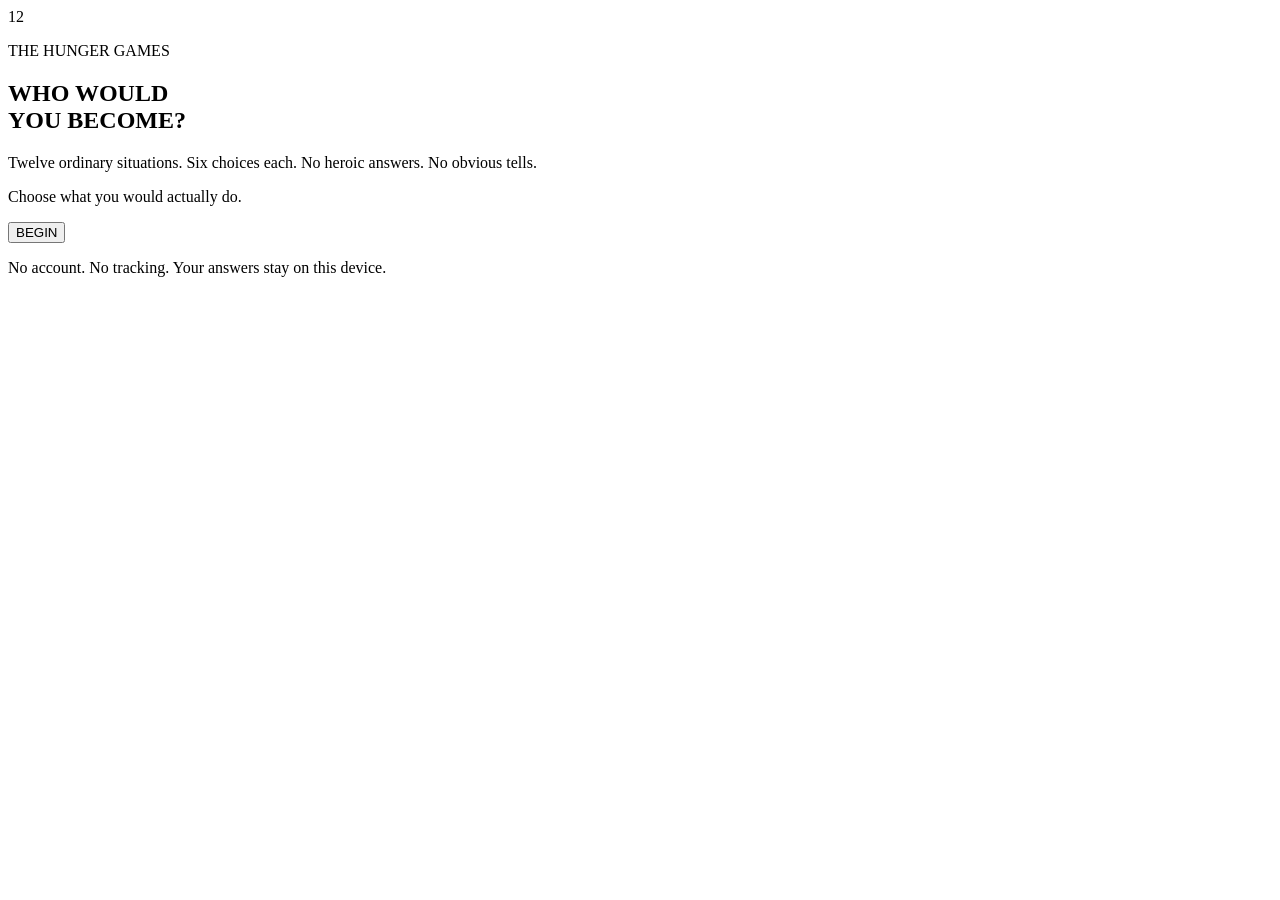
==== hunger-games-character-quiz/index.html @ b8a977c7 "Add Hunger Games quiz test app shell" ====
<!doctype html>
<html lang="en">
<head>
  <meta charset="utf-8" />
  <meta name="viewport" content="width=device-width, initial-scale=1, viewport-fit=cover" />
  <meta name="theme-color" content="#0b0b0c" />
  <meta name="description" content="A private, adaptive Hunger Games character quiz. Twelve everyday choices. One psychological match." />
  <meta property="og:title" content="Which Hunger Games Character Are You?" />
  <meta property="og:description" content="12 everyday choices. One psychological match." />
  <meta property="og:type" content="website" />
  <meta name="twitter:card" content="summary_large_image" />
  <title>Which Hunger Games Character Are You?</title>
  <link rel="stylesheet" href="styles.css" />
</head>
<body>
  <main id="app" class="app-shell" aria-live="polite">
    <section id="intro-screen" class="screen screen--active intro-screen">
      <div class="grain" aria-hidden="true"></div>
      <div class="intro-mark" aria-hidden="true">
        <span>12</span>
      </div>
      <p class="eyebrow">THE HUNGER GAMES</p>
      <h1>WHO WOULD<br>YOU BECOME?</h1>
      <p class="intro-copy">Twelve ordinary situations. Six choices each. No heroic answers. No obvious tells.</p>
      <p class="intro-subcopy">Choose what you would actually do.</p>
      <button id="start-btn" class="primary-btn">BEGIN</button>
      <p class="privacy-note">No account. No tracking. Your answers stay on this device.</p>
    </section>

    <section id="quiz-screen" class="screen quiz-screen" hidden>
      <header class="quiz-header">
        <button id="quit-btn" class="icon-btn" aria-label="Quit quiz">×</button>
        <div class="progress-wrap" aria-label="Quiz progress">
          <div class="progress-meta"><span id="round-label">01 / 12</span><span id="phase-label">PROFILE</span></div>
          <div class="progress-track"><div id="progress-bar" class="progress-bar"></div></div>
        </div>
      </header>
      <div class="question-wrap">
        <p id="question-kicker" class="question-kicker">SITUATION</p>
        <h2 id="question-text"></h2>
        <div id="answers" class="answers" role="group" aria-label="Answer choices"></div>
      </div>
    </section>

    <section id="analyzing-screen" class="screen analyzing-screen" hidden>
      <div class="analysis-orbit" aria-hidden="true"><div></div><div></div><div></div></div>
      <p class="eyebrow">PROFILE COMPLETE</p>
      <h2>READING THE PATTERN</h2>
      <div class="analysis-lines">
        <span>LOYALTY</span><i></i>
        <span>AUTONOMY</span><i></i>
        <span>STRATEGY</span><i></i>
        <span>PRESSURE</span><i></i>
      </div>
    </section>

    <section id="result-screen" class="screen result-screen" hidden>
      <div class="result-hero">
        <p class="eyebrow">YOUR MATCH</p>
        <p id="match-strength" class="match-strength">STRONG MATCH</p>
        <h2 id="character-name"></h2>
        <p id="character-archetype" class="archetype"></p>
      </div>

      <div class="result-cards">
        <article class="result-card result-card--lead">
          <span class="card-label">YOUR CORE PATTERN</span>
          <p id="core-pattern"></p>
        </article>

        <article class="result-card">
          <span class="card-label">WHY THIS CHARACTER</span>
          <ul id="why-list"></ul>
        </article>

        <div class="result-grid">
          <article class="result-card">
            <span class="card-label">YOUR EDGE</span>
            <p id="edge-text"></p>
          </article>
          <article class="result-card">
            <span class="card-label">YOUR BLIND SPOT</span>
            <p id="blind-text"></p>
          </article>
        </div>

        <article class="result-card">
          <span class="card-label">UNDER PRESSURE</span>
          <p id="pressure-text"></p>
        </article>

        <article class="result-card runner-card">
          <span class="card-label">CLOSEST ALTERNATIVE</span>
          <h3 id="runner-name"></h3>
          <p id="runner-text"></p>
        </article>
      </div>

      <div class="result-actions">
        <button id="portrait-btn" class="primary-btn">BECOME YOUR CHARACTER</button>
        <button id="share-btn" class="secondary-btn">COPY RESULT</button>
        <button id="restart-btn" class="text-btn">TAKE IT AGAIN</button>
      </div>
      <p class="disclaimer">For entertainment and character exploration, not a clinical assessment.</p>
    </section>

    <dialog id="portrait-dialog" class="portrait-dialog">
      <button id="portrait-close" class="icon-btn dialog-close" aria-label="Close">×</button>
      <p class="eyebrow">BECOME YOUR CHARACTER</p>
      <h2 id="portrait-title">CREATE YOUR PANEM PORTRAIT</h2>
      <p class="dialog-copy">The quiz itself is fully private and runs in your browser. For the portrait, ChatGPT can transform a selfie using your result.</p>
      <div class="prompt-box"><p id="portrait-prompt"></p></div>
      <button id="copy-prompt-btn" class="primary-btn">COPY PORTRAIT PROMPT</button>
      <a id="open-chatgpt-btn" class="secondary-btn link-btn" href="https://chatgpt.com/" target="_blank" rel="noopener">OPEN CHATGPT</a>
      <p class="dialog-tip">Upload a front-facing selfie in ChatGPT, paste the copied prompt, and send.</p>
    </dialog>

    <div id="toast" class="toast" role="status" aria-live="polite"></div>
  </main>

  <script src="core.js"></script>
  <script src="questions-1.js"></script>
  <script src="questions-2.js"></script>
  <script src="questions-3.js"></script>
  <script src="questions-4.js"></script>
  <script src="app-runtime.js"></script>
</body>
</html>
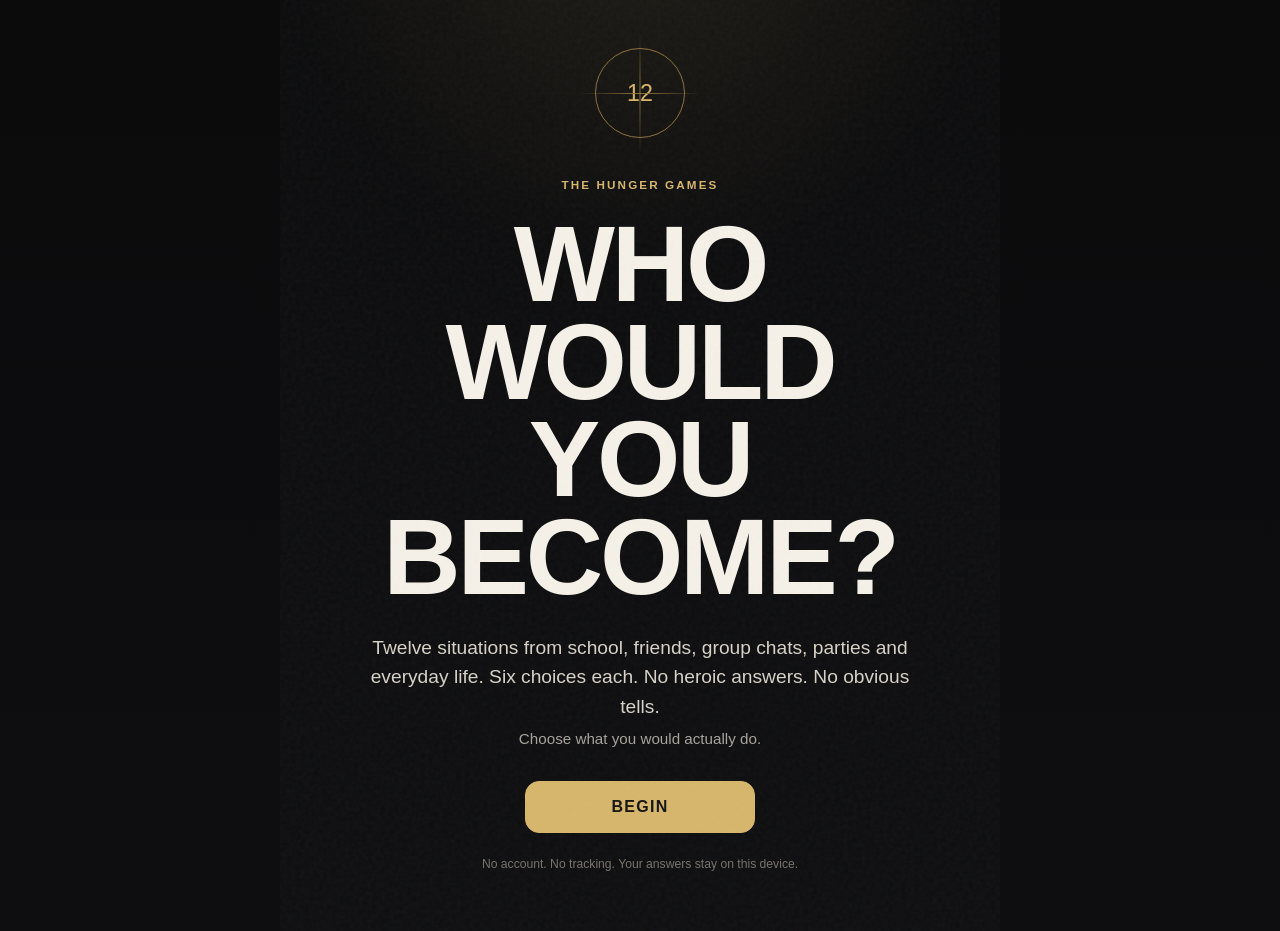
==== commit 622d31ca: "Update quiz intro for high-school audience" ====
--- a/hunger-games-character-quiz/index.html
+++ b/hunger-games-character-quiz/index.html
@@ -4,9 +4,9 @@
   <meta charset="utf-8" />
   <meta name="viewport" content="width=device-width, initial-scale=1, viewport-fit=cover" />
   <meta name="theme-color" content="#0b0b0c" />
-  <meta name="description" content="A private, adaptive Hunger Games character quiz. Twelve everyday choices. One psychological match." />
+  <meta name="description" content="A private, adaptive Hunger Games character quiz for high-school life. Twelve choices. One psychological match." />
   <meta property="og:title" content="Which Hunger Games Character Are You?" />
-  <meta property="og:description" content="12 everyday choices. One psychological match." />
+  <meta property="og:description" content="12 choices from school, friends, group chats and real life. One psychological match." />
   <meta property="og:type" content="website" />
   <meta name="twitter:card" content="summary_large_image" />
   <title>Which Hunger Games Character Are You?</title>
@@ -21,7 +21,7 @@
       </div>
       <p class="eyebrow">THE HUNGER GAMES</p>
       <h1>WHO WOULD<br>YOU BECOME?</h1>
-      <p class="intro-copy">Twelve ordinary situations. Six choices each. No heroic answers. No obvious tells.</p>
+      <p class="intro-copy">Twelve situations from school, friends, group chats, parties and everyday life. Six choices each. No heroic answers. No obvious tells.</p>
       <p class="intro-subcopy">Choose what you would actually do.</p>
       <button id="start-btn" class="primary-btn">BEGIN</button>
       <p class="privacy-note">No account. No tracking. Your answers stay on this device.</p>
--- a/hunger-games-character-quiz/styles.css
+++ b/hunger-games-character-quiz/styles.css
@@ -0,0 +1,48 @@
+:root{
+  --bg:#0b0b0c;--panel:#121214;--panel2:#171719;--text:#f5f1e8;--muted:#a7a39b;
+  --line:#2a2928;--gold:#d6b66a;--gold2:#8d7340;--danger:#8f4b4b;--radius:22px;
+  --shadow:0 20px 60px rgba(0,0,0,.35)
+}
+*{box-sizing:border-box}
+html,body{margin:0;min-height:100%;background:var(--bg);color:var(--text);font-family:Inter,Arial,Helvetica,sans-serif}
+body{min-height:100dvh;background:
+  radial-gradient(circle at 50% -10%,rgba(214,182,106,.10),transparent 30%),
+  linear-gradient(180deg,#0b0b0c 0%,#0e0e10 100%)}
+button,a{font:inherit}
+button{cursor:pointer}
+.app-shell{min-height:100dvh;position:relative;overflow:hidden}
+.screen{min-height:100dvh;width:min(100%,880px);margin:0 auto;padding:clamp(24px,4vw,48px);display:flex;flex-direction:column;justify-content:center;position:relative;animation:fadeIn .35s ease}
+.screen[hidden]{display:none!important}
+@keyframes fadeIn{from{opacity:0;transform:translateY(8px)}to{opacity:1;transform:none}}
+.grain{position:absolute;inset:0;pointer-events:none;opacity:.055;background-image:url("data:image/svg+xml,%3Csvg viewBox='0 0 180 180' xmlns='http://www.w3.org/2000/svg'%3E%3Cfilter id='n'%3E%3CfeTurbulence type='fractalNoise' baseFrequency='.9' numOctaves='3' stitchTiles='stitch'/%3E%3C/filter%3E%3Crect width='100%25' height='100%25' filter='url(%23n)' opacity='.8'/%3E%3C/svg%3E")}
+.eyebrow,.question-kicker,.card-label{letter-spacing:.18em;text-transform:uppercase;color:var(--gold);font-size:.73rem;font-weight:700}
+.intro-screen{text-align:center;align-items:center;max-width:720px}
+.intro-mark{width:90px;height:90px;border:1px solid var(--gold2);border-radius:50%;display:grid;place-items:center;margin-bottom:28px;position:relative}
+.intro-mark:before,.intro-mark:after{content:"";position:absolute;width:120px;height:1px;background:linear-gradient(90deg,transparent,var(--gold2),transparent)}
+.intro-mark:after{transform:rotate(90deg)}
+.intro-mark span{font-family:Impact,"Arial Narrow",Arial,sans-serif;font-size:1.45rem;color:var(--gold)}
+h1,h2,h3{font-family:Impact,"Arial Narrow",Arial,sans-serif;text-transform:uppercase;margin:0}
+.intro-screen h1{font-size:clamp(3rem,11vw,6.7rem);line-height:.91;letter-spacing:-.03em;margin:14px 0 26px}
+.intro-copy{font-size:clamp(1rem,2.5vw,1.2rem);line-height:1.55;max-width:560px;color:#d7d2c8;margin:0 auto 8px}
+.intro-subcopy{color:var(--muted);margin:0 0 34px;font-size:.95rem}
+.primary-btn,.secondary-btn,.answer-btn,.link-btn{border-radius:14px;transition:.18s ease;text-decoration:none;display:flex;align-items:center;justify-content:center}
+.primary-btn{border:1px solid var(--gold);background:var(--gold);color:#15130e;padding:16px 28px;font-weight:800;letter-spacing:.08em;text-transform:uppercase;min-width:230px}
+.primary-btn:hover{transform:translateY(-1px);filter:brightness(1.06)}
+.secondary-btn{border:1px solid #44413c;background:transparent;color:var(--text);padding:15px 26px;font-weight:700;letter-spacing:.04em}
+.secondary-btn:hover{border-color:var(--gold2);background:#151512}
+.text-btn{border:none;background:none;color:var(--muted);padding:10px 16px;text-decoration:underline;text-underline-offset:4px}
+.privacy-note{font-size:.76rem;color:#77736c;margin-top:24px}
+.quiz-screen{justify-content:flex-start;padding-top:max(24px,env(safe-area-inset-top))}
+.quiz-header{display:flex;gap:16px;align-items:center;margin-bottom:clamp(42px,8vh,84px)}
+.icon-btn{width:42px;height:42px;border:1px solid var(--line);border-radius:50%;background:#111;color:#bbb;font-size:1.65rem;line-height:1}
+.progress-wrap{flex:1}.progress-meta{display:flex;justify-content:space-between;color:var(--muted);font-size:.72rem;letter-spacing:.12em;margin-bottom:9px}.progress-track{height:4px;background:#262525;border-radius:999px;overflow:hidden}.progress-bar{height:100%;width:8.33%;background:linear-gradient(90deg,var(--gold2),var(--gold));transition:width .35s ease}
+.question-wrap{width:min(100%,760px);margin:0 auto}.question-kicker{margin:0 0 12px}.question-wrap h2{font-size:clamp(2rem,6vw,3.7rem);line-height:1.06;letter-spacing:-.018em;text-transform:none;font-family:Inter,sans-serif;font-weight:700;margin-bottom:34px}
+.answers{display:grid;gap:12px}.answer-btn{width:100%;text-align:left;justify-content:flex-start;border:1px solid #2c2b2b;background:linear-gradient(180deg,#151517,#111113);color:var(--text);padding:18px 19px;font-size:1rem;line-height:1.4;box-shadow:0 1px 0 rgba(255,255,255,.02) inset}
+.answer-btn:hover,.answer-btn:focus-visible{border-color:var(--gold2);background:#191814;transform:translateY(-1px);outline:none}.answer-btn:active{transform:scale(.995)}
+.answer-btn .num{flex:0 0 30px;color:var(--gold);font-family:Impact,"Arial Narrow",Arial,sans-serif;font-size:.88rem;letter-spacing:.06em}
+.analyzing-screen{align-items:center;text-align:center;max-width:650px}.analyzing-screen h2{font-size:clamp(2.2rem,8vw,4.7rem);margin:14px 0 42px}.analysis-orbit{position:relative;width:130px;height:130px;margin-bottom:38px}.analysis-orbit div{position:absolute;inset:0;border:1px solid var(--gold2);border-radius:50%;animation:spin 3s linear infinite}.analysis-orbit div:nth-child(2){inset:15px;animation-duration:2.2s;animation-direction:reverse}.analysis-orbit div:nth-child(3){inset:32px;animation-duration:1.6s}@keyframes spin{to{transform:rotate(360deg)}}
+.analysis-lines{width:min(100%,440px);display:grid;grid-template-columns:110px 1fr;gap:16px 14px;align-items:center;text-align:left}.analysis-lines span{font-size:.68rem;letter-spacing:.14em;color:var(--muted)}.analysis-lines i{height:3px;background:linear-gradient(90deg,var(--gold),#242321);border-radius:99px;animation:pulse 1.5s ease-in-out infinite alternate}.analysis-lines i:nth-of-type(2){animation-delay:.2s}.analysis-lines i:nth-of-type(3){animation-delay:.4s}.analysis-lines i:nth-of-type(4){animation-delay:.6s}@keyframes pulse{from{opacity:.45;transform:scaleX(.65);transform-origin:left}to{opacity:1;transform:scaleX(1)}}
+.result-screen{justify-content:flex-start;padding-top:72px;padding-bottom:80px;max-width:920px}.result-hero{text-align:center;padding:36px 0 52px;border-bottom:1px solid var(--line)}.match-strength{display:inline-block;border:1px solid var(--gold2);color:var(--gold);border-radius:999px;padding:6px 10px;font-size:.68rem;letter-spacing:.12em;margin:10px 0 22px}.result-hero h2{font-size:clamp(3.2rem,11vw,7rem);line-height:.92;letter-spacing:-.02em}.archetype{font-family:Impact,"Arial Narrow",Arial,sans-serif;letter-spacing:.13em;color:var(--gold);font-size:clamp(1rem,2.8vw,1.4rem);text-transform:uppercase;margin:18px 0 0}.result-cards{display:grid;gap:14px;margin-top:22px}.result-card{background:linear-gradient(180deg,#141416,#101012);border:1px solid var(--line);border-radius:var(--radius);padding:24px}.result-card--lead{padding:30px}.result-card p,.result-card li{color:#d5d1c8;line-height:1.67}.result-card ul{padding-left:20px;margin-bottom:0}.result-card h3{font-size:1.8rem;margin:8px 0 6px}.result-grid{display:grid;grid-template-columns:1fr 1fr;gap:14px}.runner-card{border-color:#39352c}.result-actions{display:flex;flex-direction:column;align-items:center;gap:12px;margin-top:32px}.disclaimer{text-align:center;color:#706d67;font-size:.72rem;margin:30px 0 0}
+.portrait-dialog{width:min(calc(100% - 24px),650px);border:1px solid #38342c;border-radius:24px;background:#101011;color:var(--text);padding:34px;box-shadow:var(--shadow)}.portrait-dialog::backdrop{background:rgba(0,0,0,.76);backdrop-filter:blur(6px)}.portrait-dialog h2{font-size:clamp(2rem,7vw,3.4rem);margin:12px 0 16px}.dialog-close{position:absolute;top:16px;right:16px}.dialog-copy,.dialog-tip{color:var(--muted);line-height:1.55}.prompt-box{background:#0a0a0b;border:1px solid var(--line);border-radius:14px;padding:16px;margin:20px 0;max-height:210px;overflow:auto}.prompt-box p{white-space:pre-wrap;color:#ccc8bf;font-size:.85rem;line-height:1.55;margin:0}.portrait-dialog .primary-btn,.portrait-dialog .secondary-btn{width:100%;margin-top:10px}.dialog-tip{font-size:.78rem;text-align:center;margin-bottom:0}.toast{position:fixed;left:50%;bottom:28px;transform:translate(-50%,20px);background:#eee8dc;color:#16140f;padding:11px 16px;border-radius:999px;font-size:.82rem;font-weight:700;opacity:0;pointer-events:none;transition:.25s;z-index:10}.toast--show{opacity:1;transform:translate(-50%,0)}
+@media(max-width:650px){.screen{padding:22px 18px 34px}.quiz-header{margin-bottom:36px}.question-wrap h2{font-size:1.85rem;margin-bottom:26px}.answer-btn{padding:16px 15px;font-size:.94rem}.result-grid{grid-template-columns:1fr}.result-card,.result-card--lead{padding:21px}.result-screen{padding-top:48px}.portrait-dialog{padding:28px 18px 22px}}
+@media(prefers-reduced-motion:reduce){*,*:before,*:after{animation:none!important;transition:none!important;scroll-behavior:auto!important}}
